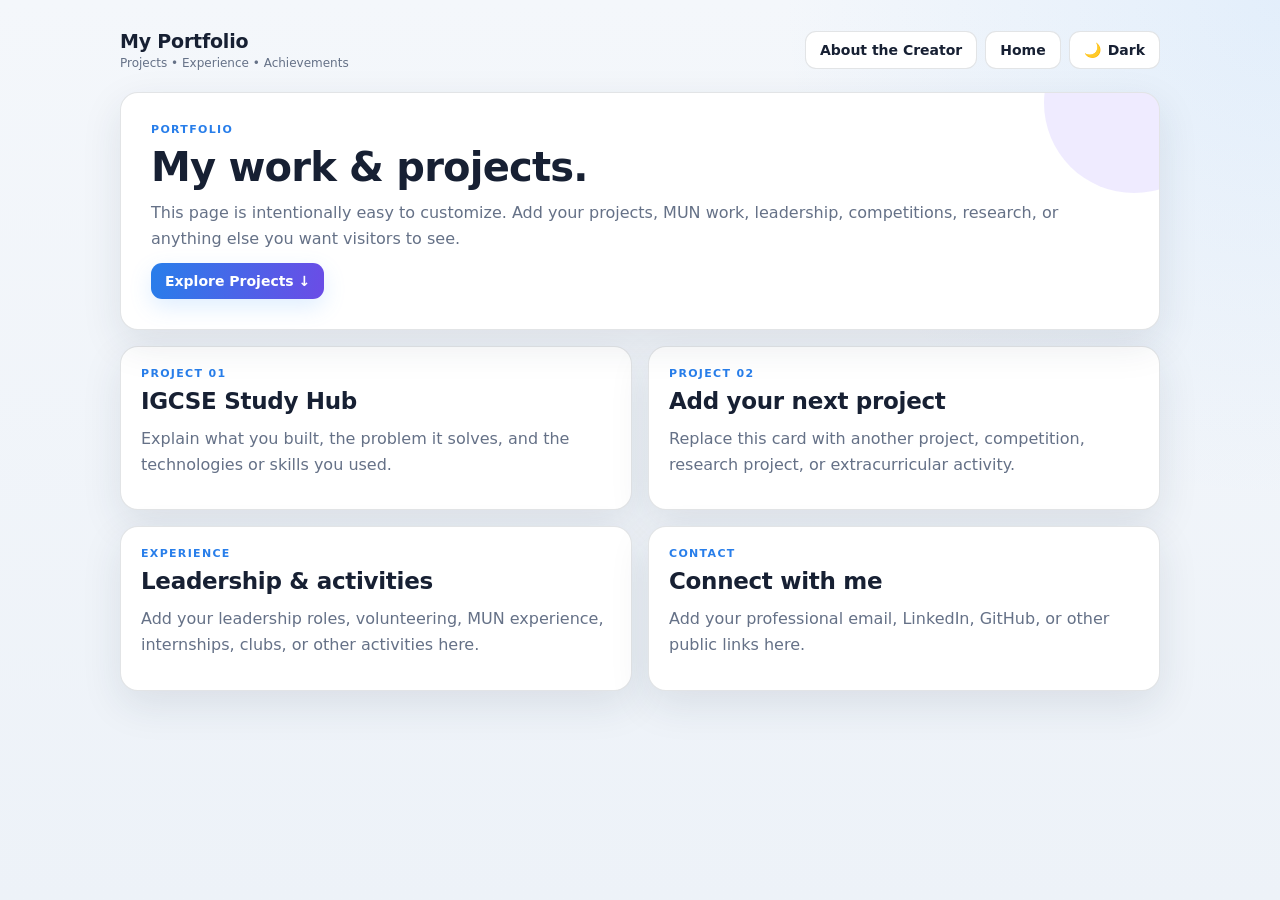
==== portfolio.html @ 8a64cb9e "Add files via upload" ====
<!DOCTYPE html>
<html lang="en">
<head>
  <meta charset="utf-8"/>
  <meta name="viewport" content="width=device-width, initial-scale=1"/>
  <title>Portfolio | IGCSE Study Hub</title>
  <link rel="stylesheet" href="style.css"/>
</head>
<body>
  <div class="container">
    <header>
      <div class="brand">
        <strong>My Portfolio</strong>
        <span>Projects • Experience • Achievements</span>
      </div>
      <nav>
        <a href="creator.html">About the Creator</a>
        <a href="index.html">Home</a>
        <button class="theme-toggle" id="themeToggle" onclick="toggleTheme()"></button>
      </nav>
    </header>

    <section class="card hero">
      <div class="eyebrow">Portfolio</div>
      <h1>My work & projects.</h1>
      <p>This page is intentionally easy to customize. Add your projects, MUN work, leadership, competitions, research, or anything else you want visitors to see.</p>
      <div class="btn-row">
        <!-- Replace the href below with your external portfolio URL if you have one. -->
        <a class="btn-primary" href="#projects">Explore Projects ↓</a>
      </div>
    </section>

    <div id="projects" class="grid" style="margin-top:16px;">
      <section class="card">
        <div class="eyebrow">Project 01</div>
        <h2>IGCSE Study Hub</h2>
        <p>Explain what you built, the problem it solves, and the technologies or skills you used.</p>
      </section>
      <section class="card">
        <div class="eyebrow">Project 02</div>
        <h2>Add your next project</h2>
        <p>Replace this card with another project, competition, research project, or extracurricular activity.</p>
      </section>
      <section class="card">
        <div class="eyebrow">Experience</div>
        <h2>Leadership & activities</h2>
        <p>Add your leadership roles, volunteering, MUN experience, internships, clubs, or other activities here.</p>
      </section>
      <section class="card">
        <div class="eyebrow">Contact</div>
        <h2>Connect with me</h2>
        <p>Add your professional email, LinkedIn, GitHub, or other public links here.</p>
      </section>
    </div>
  </div>

  <script src="google-config.js"></script>
  <script src="app.js"></script>
</body>
</html>
---- style.css ----
:root{
  --bg:#07111f;
  --bg-soft:#0b1728;
  --card:#101d31;
  --card-2:#13233a;
  --text:#eef5ff;
  --muted:#9eacc2;
  --accent:#4da3ff;
  --accent2:#7c5cff;
  --good:#36d399;
  --bad:#ff6b6b;
  --warning:#f5b942;
  --border:rgba(255,255,255,.10);
  --shadow:0 14px 40px rgba(0,0,0,.20);
}

:root[data-theme="light"]{
  --bg:#f4f7fb;
  --bg-soft:#edf2f8;
  --card:#ffffff;
  --card-2:#f7f9fc;
  --text:#172033;
  --muted:#657187;
  --accent:#287eea;
  --accent2:#6b4ce6;
  --good:#159b68;
  --bad:#d9485f;
  --warning:#b77900;
  --border:rgba(23,32,51,.12);
  --shadow:0 14px 40px rgba(30,45,70,.10);
}

*{box-sizing:border-box;font-family:Inter,system-ui,-apple-system,BlinkMacSystemFont,"Segoe UI",Roboto,Arial,sans-serif;}
html{scroll-behavior:smooth;}
body{
  margin:0;
  min-height:100vh;
  background:radial-gradient(circle at top right, rgba(77,163,255,.10), transparent 32%), linear-gradient(180deg,var(--bg),var(--bg-soft));
  color:var(--text);
  transition:background .25s ease,color .25s ease;
}

button,a,input{font:inherit;}
button:focus-visible,a:focus-visible,input:focus-visible{outline:3px solid rgba(77,163,255,.35);outline-offset:2px;}

.container{width:min(1040px,92vw);margin:0 auto;padding:20px 0 44px;}

header{
  display:flex;
  gap:18px;
  justify-content:space-between;
  align-items:center;
  padding:10px 0 22px;
}
.brand{display:flex;flex-direction:column;gap:4px;min-width:180px;}
.brand strong{font-size:19px;letter-spacing:-.2px;}
.brand span{color:var(--muted);font-size:12px;}

nav{display:flex;gap:8px;flex-wrap:wrap;justify-content:flex-end;align-items:center;}
a,button{
  color:var(--text);
  text-decoration:none;
  border:1px solid var(--border);
  background:var(--card);
  padding:10px 14px;
  border-radius:11px;
  cursor:pointer;
  font-size:14px;
  font-weight:600;
  transition:transform .15s ease,border-color .15s ease,background .15s ease,box-shadow .15s ease;
}
a:hover,button:hover{border-color:rgba(77,163,255,.55);transform:translateY(-1px);}
button:active,a:active{transform:translateY(0);}
.theme-toggle{display:inline-flex;align-items:center;gap:7px;min-width:88px;justify-content:center;}

.grid{display:grid;grid-template-columns:repeat(2,minmax(0,1fr));gap:16px;}
.card{
  background:var(--card);
  border:1px solid var(--border);
  border-radius:18px;
  padding:20px;
  box-shadow:var(--shadow);
}
.card:hover{border-color:rgba(77,163,255,.22);}

.hero{padding:30px;position:relative;overflow:hidden;}
.hero::after{content:"";position:absolute;width:180px;height:180px;border-radius:50%;background:rgba(124,92,255,.12);right:-65px;top:-80px;}
.eyebrow{text-transform:uppercase;letter-spacing:.12em;font-size:11px;font-weight:800;color:var(--accent);margin-bottom:8px;}
h1{margin:3px 0 10px;font-size:clamp(28px,4vw,40px);letter-spacing:-.8px;}
h2{margin:0 0 12px;font-size:23px;letter-spacing:-.3px;}
h3{margin:0 0 8px;font-size:18px;}
p{color:var(--muted);margin:0 0 12px;line-height:1.6;}
.small{font-size:12px;color:var(--muted);margin-top:8px;line-height:1.5;}
.mono{font-family:ui-monospace,SFMono-Regular,Menlo,Consolas,monospace;}

.btn-primary{background:linear-gradient(100deg,var(--accent),var(--accent2));border:none;color:#fff;box-shadow:0 8px 22px rgba(77,163,255,.18);}
.btn-row{display:flex;gap:10px;flex-wrap:wrap;align-items:center;}

input:not([type="radio"]),select{
  width:100%;
  padding:12px 13px;
  border-radius:11px;
  border:1px solid var(--border);
  background:var(--card-2);
  color:var(--text);
  margin:6px 0 12px;
}
label.form-label{color:var(--muted);font-size:13px;font-weight:600;display:block;}

.subject-card{display:flex;flex-direction:column;min-height:185px;}
.subject-card .subject-code{font-size:12px;color:var(--muted);margin-bottom:10px;}
.subject-card .btn-primary{margin-top:auto;align-self:flex-start;}

.question-box{background:var(--card);border:1px solid var(--border);border-radius:20px;padding:24px;box-shadow:var(--shadow);}
.question-meta{display:flex;justify-content:space-between;gap:12px;align-items:center;margin-bottom:8px;}
.topic-pill,.difficulty-pill{display:inline-flex;align-items:center;padding:6px 9px;border-radius:999px;font-size:11px;font-weight:800;background:var(--card-2);border:1px solid var(--border);color:var(--muted);}
#qPrompt{font-size:clamp(21px,3vw,28px);line-height:1.35;margin:12px 0 20px;}

#choices{display:grid;gap:11px;}
.choice{
  display:grid;
  grid-template-columns:30px 1fr;
  gap:12px;
  align-items:center;
  width:100%;
  min-height:62px;
  padding:14px 16px;
  border:1px solid var(--border);
  border-radius:14px;
  cursor:pointer;
  user-select:none;
  background:var(--card-2);
  color:var(--text);
  transition:border-color .15s ease,background .15s ease,transform .15s ease;
}
.choice:hover{border-color:rgba(77,163,255,.60);transform:translateY(-1px);}
.choice.selected{border-color:var(--accent);background:rgba(77,163,255,.10);box-shadow:0 0 0 2px rgba(77,163,255,.08);}
.choice.correct{border-color:var(--good);background:rgba(54,211,153,.10);}
.choice.wrong{border-color:var(--bad);background:rgba(255,107,107,.10);}
.choice.disabled{cursor:default;}
.choice.disabled:hover{transform:none;}
.choice-letter{width:30px;height:30px;border-radius:9px;display:grid;place-items:center;background:rgba(127,145,175,.12);font-weight:800;font-size:13px;}
.choice.selected .choice-letter{background:var(--accent);color:#fff;}
.choice.correct .choice-letter{background:var(--good);color:#fff;}
.choice.wrong .choice-letter{background:var(--bad);color:#fff;}
.choice-text{font-size:15px;line-height:1.45;overflow-wrap:anywhere;}
.choice input[type="radio"]{position:absolute;opacity:0;pointer-events:none;width:1px;height:1px;margin:0;}

.feedback{margin:16px 0 0;padding:12px 14px;border-radius:12px;font-weight:700;display:none;}
.feedback.show{display:block;}
.feedback.good{background:rgba(54,211,153,.10);color:var(--good);border:1px solid rgba(54,211,153,.25);}
.feedback.bad{background:rgba(255,107,107,.10);color:var(--bad);border:1px solid rgba(255,107,107,.25);}

.progress-wrap{background:var(--card);border:1px solid var(--border);border-radius:16px;padding:14px;box-shadow:var(--shadow);}
.progress-top{display:flex;justify-content:space-between;gap:12px;align-items:center;margin-bottom:9px;}
.bar{width:100%;height:10px;background:rgba(127,145,175,.14);border-radius:999px;overflow:hidden;}
.bar > div{height:100%;width:0%;background:linear-gradient(90deg,var(--good),var(--accent));border-radius:999px;transition:width .25s ease;}

.stat-row{display:grid;grid-template-columns:repeat(3,1fr);gap:10px;margin-top:14px;}
.stat{padding:13px;border-radius:13px;background:var(--card-2);border:1px solid var(--border);}
.stat strong{display:block;font-size:20px;margin-bottom:3px;}
.stat span{font-size:11px;color:var(--muted);}

.section-title{display:flex;justify-content:space-between;align-items:end;gap:15px;margin:28px 0 12px;}
.section-title h2{margin:0;}
.wrong-list{display:grid;gap:12px;}
.wrong-item{background:var(--card);border:1px solid rgba(255,107,107,.22);border-radius:16px;padding:17px;}
.wrong-item .wrong-question{font-weight:750;line-height:1.5;margin-bottom:10px;}
.answer-line{font-size:13px;color:var(--muted);margin-top:5px;}
.answer-line strong{color:var(--text);}
.answer-line .wrong-text{color:var(--bad);}
.answer-line .correct-text{color:var(--good);}
.empty-state{text-align:center;padding:26px;color:var(--muted);background:var(--card);border:1px dashed var(--border);border-radius:16px;}

.creator-card{display:flex;justify-content:space-between;align-items:center;gap:20px;}
.creator-copy{max-width:680px;}
.creator-link{white-space:nowrap;}

.hidden{display:none!important;}

@media (max-width:760px){
  header{align-items:flex-start;flex-direction:column;}
  nav{justify-content:flex-start;}
  .grid{grid-template-columns:1fr;}
  .question-box,.hero{padding:18px;}
  .stat-row{grid-template-columns:1fr;}
  .creator-card{align-items:flex-start;flex-direction:column;}
  .creator-link{width:100%;text-align:center;}
}
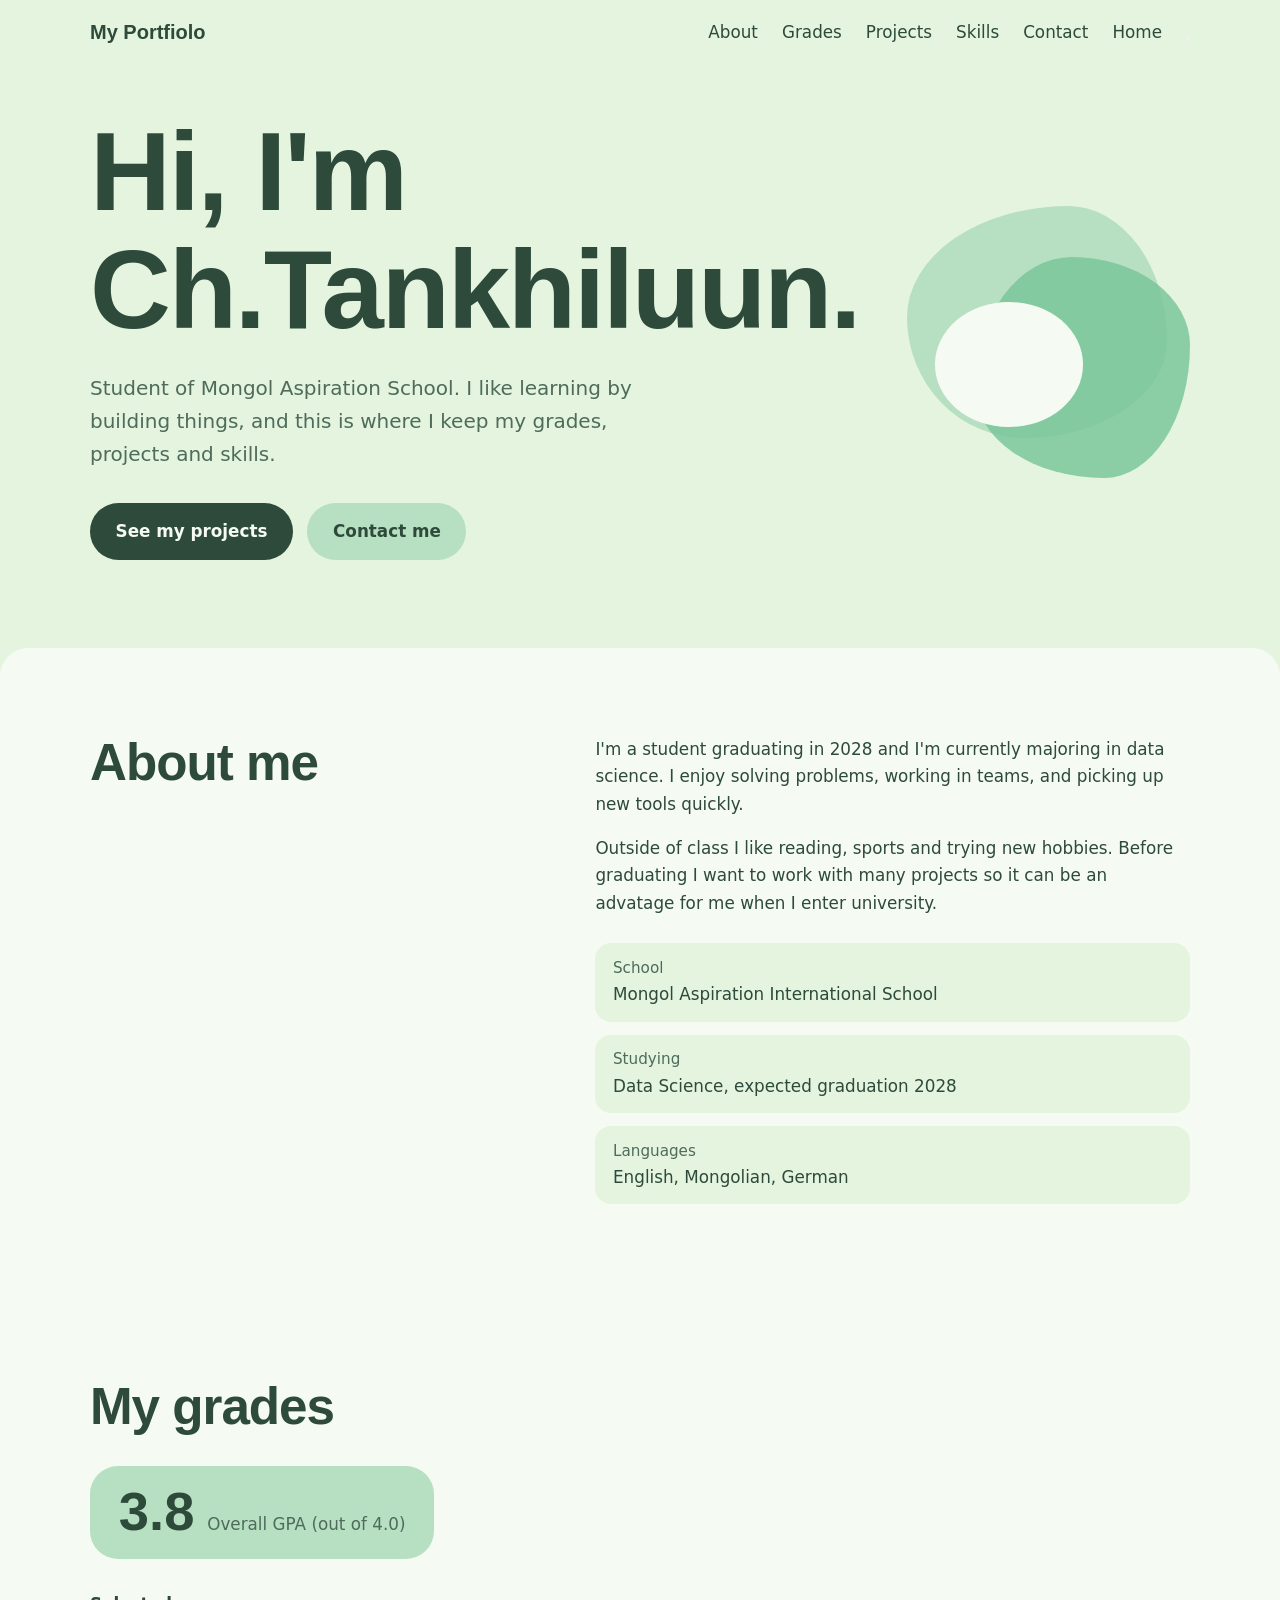
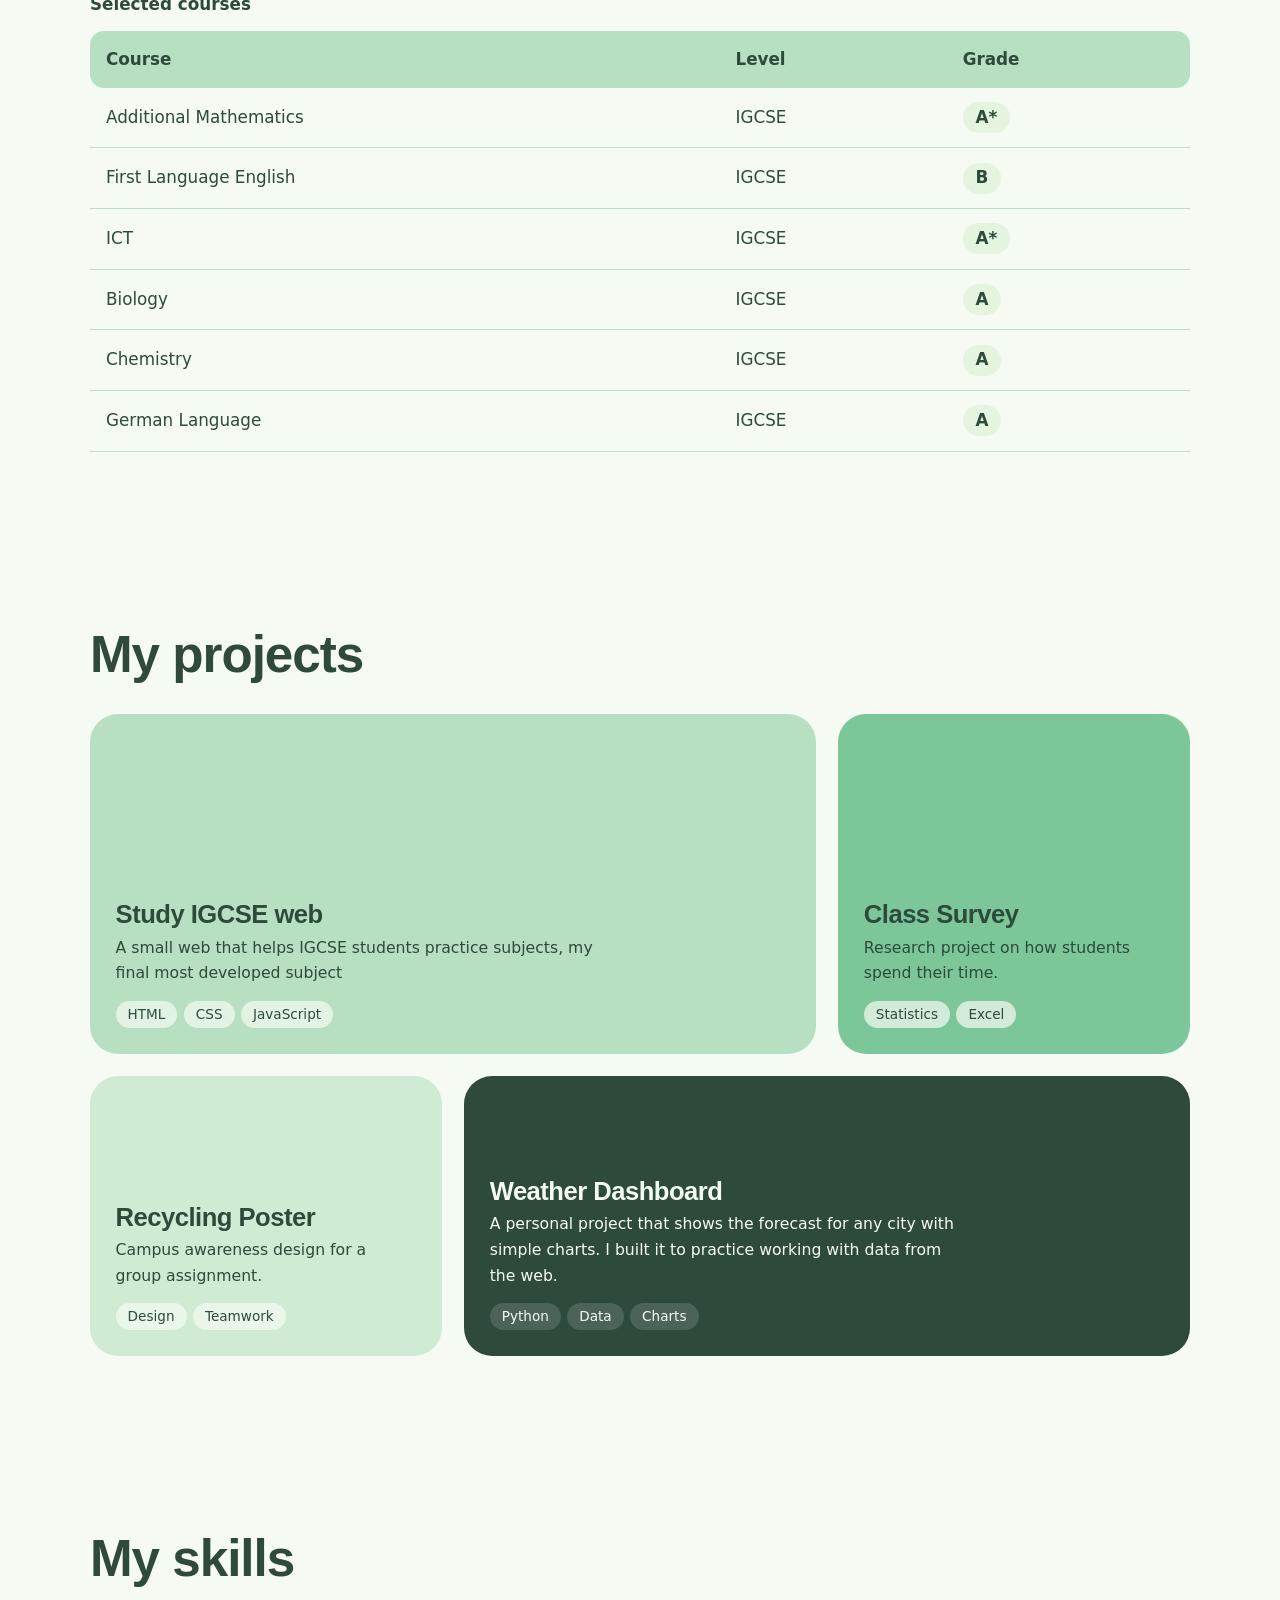
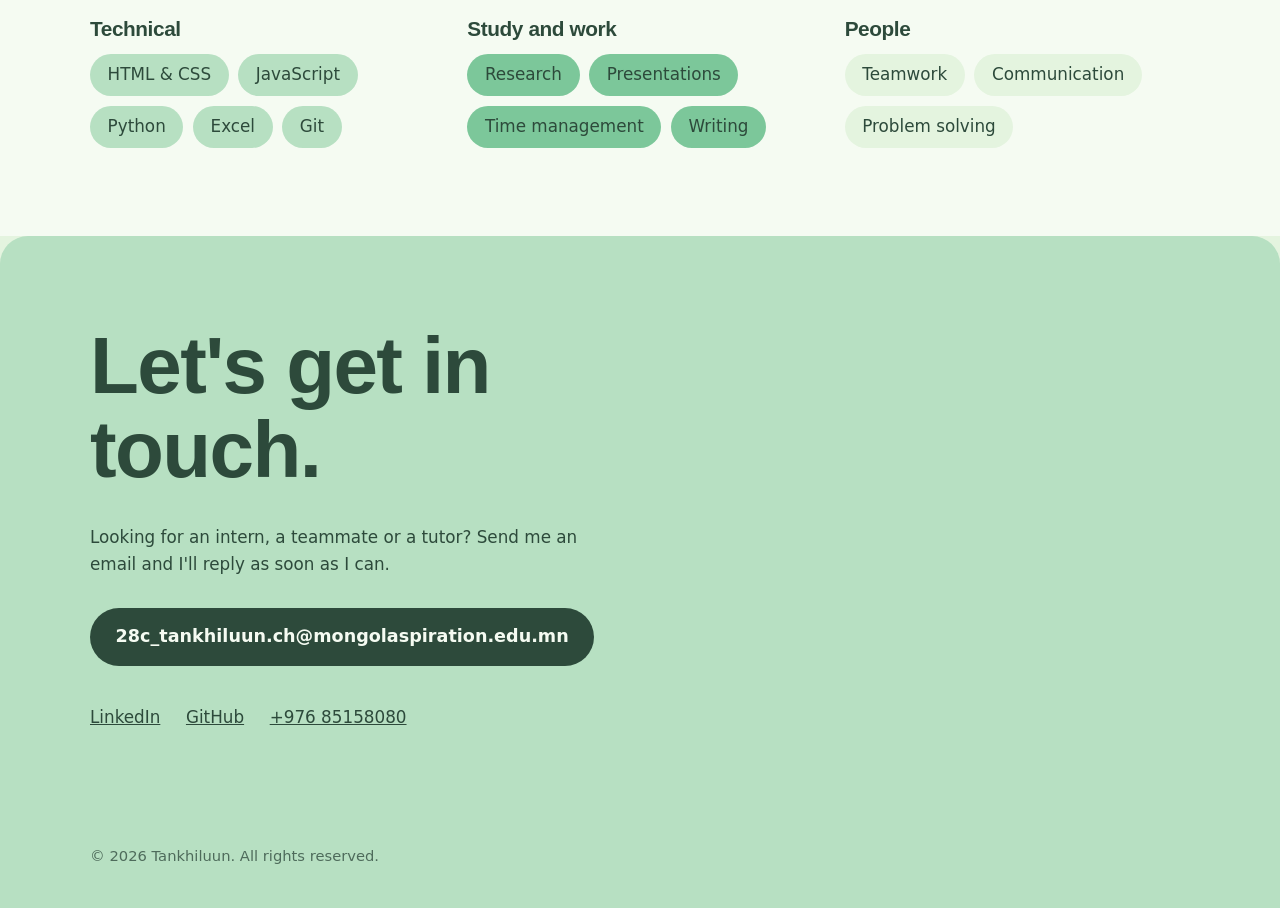
==== commit ffe1dd20: "Add CSS styles and update portfolio structure" ====
--- a/portfolio.html
+++ b/portfolio.html
@@ -4,57 +4,281 @@
   <meta charset="utf-8"/>
   <meta name="viewport" content="width=device-width, initial-scale=1"/>
   <title>Portfolio | IGCSE Study Hub</title>
-  <link rel="stylesheet" href="style.css"/>
+  
+  <style>
+  :root {
+    --mint:   #E4F4DF;   /* page background */
+    --paper:  #F5FBF2;   /* light surfaces */
+    --sage:   #B7E0C2;   /* main pastel green */
+    --leaf:   #7CC79A;   /* accent */
+    --moss:   #2D4A3B;   /* text + dark parts */
+    --moss-2: #4E6B5B;   /* softer text */
+    --radius: 28px;
+  }
+
+  * { box-sizing: border-box; margin: 0; padding: 0; }
+  html { scroll-behavior: smooth; }
+  body { font-family: "DM Sans", system-ui, sans-serif; background: var(--mint); color: var(--moss); line-height: 1.65; font-size: 1.05rem; }
+  h1, h2, h3 { font-family: "Bricolage Grotesque", "DM Sans", sans-serif; line-height: 1.05; letter-spacing: -0.02em; }
+  a { color: inherit; }
+  :focus-visible { outline: 3px solid var(--moss); outline-offset: 3px; border-radius: 6px; }
+  .wrap { width: min(1100px, 100% - 2.5rem); margin-inline: auto; }
+  section { padding: 5.5rem 0; }
+  h2 { font-size: clamp(2rem, 5vw, 3.2rem); font-weight: 800; margin-bottom: 2rem; }
+
+  /* Nav */
+  header { position: sticky; top: 0; z-index: 10; background: color-mix(in srgb, var(--mint) 88%, transparent); backdrop-filter: blur(8px); }
+  nav { display: flex; justify-content: space-between; align-items: center; padding: 1rem 0; }
+  .logo { font-family: "Bricolage Grotesque", sans-serif; font-weight: 800; font-size: 1.25rem; text-decoration: none; }
+  nav ul { display: flex; gap: 1.5rem; list-style: none; }
+  nav ul a { text-decoration: none; font-weight: 500; padding: .25rem 0; border-bottom: 2px solid transparent; }
+  nav ul a:hover { border-color: var(--leaf); }
+
+  /* Hero */
+  .hero { padding-top: 3rem; overflow: hidden; }
+  .hero-grid { display: grid; grid-template-columns: 1.4fr 1fr; gap: 3rem; align-items: center; }
+  .hero h1 { font-size: clamp(3.2rem, 9vw, 7rem); font-weight: 800; }
+  .hero p.lead { margin-top: 1.5rem; max-width: 34rem; font-size: 1.25rem; color: var(--moss-2); }
+  .btns { margin-top: 2rem; display: flex; gap: .9rem; flex-wrap: wrap; }
+  .btn { display: inline-block; padding: .9rem 1.6rem; border-radius: 999px; font-weight: 700; text-decoration: none; transition: transform .2s ease, background .2s ease; }
+  .btn.primary { background: var(--moss); color: var(--paper); }
+  .btn.primary:hover { transform: translateY(-3px); }
+  .btn.ghost { background: var(--sage); }
+  .btn.ghost:hover { background: var(--leaf); }
+  .blobs { position: relative; aspect-ratio: 1; max-width: 420px; margin-inline: auto; width: 100%; }
+  .blobs span { position: absolute; display: block; }
+  .b1 { inset: 4% 8% 14% 0; background: var(--sage); border-radius: 62% 38% 55% 45% / 48% 58% 42% 52%; animation: drift 14s ease-in-out infinite alternate; }
+  .b2 { inset: 22% 0 0 24%; background: var(--leaf); border-radius: 45% 55% 40% 60% / 60% 40% 60% 40%; opacity: .85; animation: drift 18s ease-in-out infinite alternate-reverse; }
+  .b3 { inset: 38% 38% 18% 10%; background: var(--paper); border-radius: 50%; }
+  .blobs .initial { inset: 0; display: grid; place-items: center; font-family: "Bricolage Grotesque", sans-serif; font-weight: 800; font-size: clamp(4rem, 12vw, 7rem); }
+  @keyframes drift { from { transform: rotate(0) scale(1); } to { transform: rotate(8deg) scale(1.04); } }
+
+  /* About */
+  .about { background: var(--paper); border-radius: var(--radius) var(--radius) 0 0; }
+  .about-grid { display: grid; grid-template-columns: 1fr 1.3fr; gap: 3rem; }
+  .about p + p { margin-top: 1rem; }
+  .facts { display: grid; gap: .8rem; margin-top: 1.6rem; list-style: none; }
+  .facts li { background: var(--mint); padding: .8rem 1.1rem; border-radius: 16px; }
+  .facts b { display: block; font-size: .95rem; color: var(--moss-2); font-weight: 500; }
+
+  /* Grades */
+  .grades { background: var(--paper); }
+  .gpa { display: inline-flex; align-items: baseline; gap: .8rem; background: var(--sage); border-radius: var(--radius); padding: 1.2rem 1.8rem; margin-bottom: 2rem; }
+  .gpa strong { font-family: "Bricolage Grotesque", sans-serif; font-size: 3.4rem; font-weight: 800; line-height: 1; }
+  .gpa span { color: var(--moss-2); }
+  .table-scroll { overflow-x: auto; }
+  table { width: 100%; border-collapse: collapse; min-width: 480px; }
+  caption { text-align: left; font-weight: 700; padding-bottom: .8rem; }
+  th, td { text-align: left; padding: .9rem 1rem; }
+  thead th { background: var(--sage); }
+  thead th:first-child { border-radius: 14px 0 0 14px; }
+  thead th:last-child { border-radius: 0 14px 14px 0; }
+  tbody tr { border-bottom: 1px solid var(--sage); }
+  td.grade { font-weight: 700; }
+  .pill { display: inline-block; background: var(--mint); border-radius: 999px; padding: .1rem .8rem; font-weight: 700; }
+
+  /* Projects */
+  .projects { background: var(--paper); }
+  .project-grid { display: grid; grid-template-columns: repeat(6, 1fr); gap: 1.4rem; }
+  .project { border-radius: var(--radius); padding: 1.6rem; display: flex; flex-direction: column; justify-content: flex-end; min-height: 280px; text-decoration: none; transition: transform .25s ease; }
+  .project:hover { transform: translateY(-6px); }
+  .project h3 { font-size: 1.6rem; margin-bottom: .4rem; }
+  .project p { font-size: .98rem; max-width: 30rem; }
+  .project .tags { margin-top: .9rem; display: flex; flex-wrap: wrap; gap: .4rem; }
+  .project .tags span { background: color-mix(in srgb, var(--paper) 70%, transparent); border-radius: 999px; padding: .15rem .75rem; font-size: .85rem; }
+  .p1 { grid-column: span 4; background: var(--sage); min-height: 340px; }
+  .p2 { grid-column: span 2; background: var(--leaf); }
+  .p3 { grid-column: span 2; background: #CFEBD3; }
+  .p4 { grid-column: span 4; background: var(--moss); color: var(--paper); }
+  .p4 .tags span { background: rgba(255,255,255,.14); }
+
+  /* Skills */
+  .skills { background: var(--paper); }
+  .skill-groups { display: grid; grid-template-columns: repeat(auto-fit, minmax(260px, 1fr)); gap: 2rem; }
+  .skill-groups h3 { font-size: 1.3rem; margin-bottom: .9rem; }
+  .skill-list { display: flex; flex-wrap: wrap; gap: .6rem; list-style: none; }
+  .skill-list li { background: var(--sage); padding: .45rem 1.1rem; border-radius: 999px; font-weight: 500; }
+  .skill-groups > div:nth-child(2) .skill-list li { background: var(--leaf); }
+  .skill-groups > div:nth-child(3) .skill-list li { background: var(--mint); }
+
+  /* Contact */
+  .contact { background: var(--sage); border-radius: var(--radius) var(--radius) 0 0; }
+  .contact h2 { font-size: clamp(2.4rem, 7vw, 5rem); max-width: 14ch; }
+  .contact p { max-width: 32rem; margin-bottom: 1.8rem; }
+  .contact .btn.primary { font-size: 1.1rem; }
+  .links { margin-top: 2.4rem; display: flex; gap: 1.6rem; flex-wrap: wrap; }
+  .links a { font-weight: 500; }
+  footer { background: var(--sage); padding: 1.5rem 0 2.5rem; font-size: .92rem; color: var(--moss-2); }
+
+  @media (max-width: 800px) {
+    section { padding: 4rem 0; }
+    .hero-grid, .about-grid { grid-template-columns: 1fr; }
+    .blobs { max-width: 280px; order: -1; }
+    .project-grid { grid-template-columns: 1fr; }
+    .p1, .p2, .p3, .p4 { grid-column: auto; min-height: 240px; }
+    nav ul { gap: .9rem; font-size: .9rem; }
+    .logo { display: none; }
+    nav { justify-content: center; }
+  }
+  @media (prefers-reduced-motion: reduce) {
+    * { animation: none !important; transition: none !important; scroll-behavior: auto !important; }
+  }
+</style>
 </head>
 <body>
   <div class="container">
+
     <header>
-      <div class="brand">
-        <strong>My Portfolio</strong>
-        <span>Projects • Experience • Achievements</span>
-      </div>
-      <nav>
-        <a href="creator.html">About the Creator</a>
-        <a href="index.html">Home</a>
-        <button class="theme-toggle" id="themeToggle" onclick="toggleTheme()"></button>
-      </nav>
-    </header>
-
-    <section class="card hero">
-      <div class="eyebrow">Portfolio</div>
-      <h1>My work & projects.</h1>
-      <p>This page is intentionally easy to customize. Add your projects, MUN work, leadership, competitions, research, or anything else you want visitors to see.</p>
-      <div class="btn-row">
-        <!-- Replace the href below with your external portfolio URL if you have one. -->
-        <a class="btn-primary" href="#projects">Explore Projects ↓</a>
-      </div>
-    </section>
-
-    <div id="projects" class="grid" style="margin-top:16px;">
-      <section class="card">
-        <div class="eyebrow">Project 01</div>
-        <h2>IGCSE Study Hub</h2>
-        <p>Explain what you built, the problem it solves, and the technologies or skills you used.</p>
-      </section>
-      <section class="card">
-        <div class="eyebrow">Project 02</div>
-        <h2>Add your next project</h2>
-        <p>Replace this card with another project, competition, research project, or extracurricular activity.</p>
-      </section>
-      <section class="card">
-        <div class="eyebrow">Experience</div>
-        <h2>Leadership & activities</h2>
-        <p>Add your leadership roles, volunteering, MUN experience, internships, clubs, or other activities here.</p>
-      </section>
-      <section class="card">
-        <div class="eyebrow">Contact</div>
-        <h2>Connect with me</h2>
-        <p>Add your professional email, LinkedIn, GitHub, or other public links here.</p>
-      </section>
-    </div>
-  </div>
-
-  <script src="google-config.js"></script>
-  <script src="app.js"></script>
+  <nav class="wrap" aria-label="Main">
+    <a class="logo" href="#top">My Portfiolo</a>
+    <ul>
+      <li><a href="#about">About</a></li>
+      <li><a href="#grades">Grades</a></li>
+      <li><a href="#projects">Projects</a></li>
+      <li><a href="#skills">Skills</a></li>
+      <li><a href="#contact">Contact</a></li>
+      <li><a href="index.html">Home</a></li>
+       <li><button class="theme-toggle" id="themeToggle" onclick="toggleTheme()"></button></li>
+    </ul>
+  </nav>
+</header>
+
+<main id="top">
+
+  <!-- HERO -->
+  <section class="hero">
+    <div class="wrap hero-grid">
+      <div>
+        <h1>Hi, I'm Ch.Tankhiluun.</h1>
+        <p class="lead">Student of Mongol Aspiration School. I like learning by building things, and this is where I keep my grades, projects and skills.</p>
+        <div class="btns">
+          <a class="btn primary" href="#projects">See my projects</a>
+          <a class="btn ghost" href="#contact">Contact me</a>
+        </div>
+      </div>
+      <div class="blobs" aria-hidden="true">
+        <span class="b1"></span><span class="b2"></span><span class="b3"></span>
+        <span class="initial"></span>
+      </div>
+    </div>
+  </section>
+
+  <!-- ABOUT -->
+  <section id="about" class="about">
+    <div class="wrap about-grid">
+      <h2>About me</h2>
+      <div>
+        <p>I'm a student graduating in 2028 and I'm currently majoring in data science. I enjoy solving problems, working in teams, and picking up new tools quickly.</p>
+        <p>Outside of class I like reading, sports and trying new hobbies. Before graduating I want to work with many projects so it can be an advatage for me when I enter university.</p>
+        <ul class="facts">
+          <li><b>School</b>Mongol Aspiration International School</li>
+          <li><b>Studying</b>Data Science, expected graduation 2028</li>
+          <li><b>Languages</b>English, Mongolian, German</li>
+        </ul>
+      </div>
+    </div>
+  </section>
+
+  <!-- GRADES -->
+  <section id="grades" class="grades">
+    <div class="wrap">
+      <h2>My grades</h2>
+      <div class="gpa"><strong>3.8</strong><span>Overall GPA (out of 4.0)</span></div>
+      <div class="table-scroll">
+        <table>
+          <caption>Selected courses</caption>
+          <thead>
+            <tr><th scope="col">Course</th><th scope="col">Level</th><th scope="col">Grade</th></tr>
+          </thead>
+          <tbody>
+            <tr><td>Additional Mathematics</td><td>IGCSE</td><td class="grade"><span class="pill">A*</span></td></tr>
+            <tr><td>First Language English</td><td>IGCSE</td><td class="grade"><span class="pill">B</span></td></tr>
+            <tr><td>ICT</td><td>IGCSE</td><td class="grade"><span class="pill">A*</span></td></tr>
+            <tr><td>Biology</td><td>IGCSE</td><td class="grade"><span class="pill">A</span></td></tr>
+            <tr><td>Chemistry</td><td>IGCSE</td><td class="grade"><span class="pill">A</span></td></tr>
+            <tr><td>German Language</td><td>IGCSE</td><td class="grade"><span class="pill">A</span></td></tr>
+          </tbody>
+        </table>
+      </div>
+    </div>
+  </section>
+
+  <!-- PROJECTS -->
+  <section id="projects" class="projects">
+    <div class="wrap">
+      <h2>My projects</h2>
+      <div class="project-grid">
+        <a class="project p1" href="#">
+          <h3>Study IGCSE web</h3>
+          <p>A small web that helps IGCSE students practice subjects, my final most developed subject</p>
+          <div class="tags"><span>HTML</span><span>CSS</span><span>JavaScript</span></div>
+        </a>
+        <a class="project p2" href="#">
+          <h3>Class Survey</h3>
+          <p>Research project on how students spend their time.</p>
+          <div class="tags"><span>Statistics</span><span>Excel</span></div>
+        </a>
+        <a class="project p3" href="#">
+          <h3>Recycling Poster</h3>
+          <p>Campus awareness design for a group assignment.</p>
+          <div class="tags"><span>Design</span><span>Teamwork</span></div>
+        </a>
+        <a class="project p4" href="#">
+          <h3>Weather Dashboard</h3>
+          <p>A personal project that shows the forecast for any city with simple charts. I built it to practice working with data from the web.</p>
+          <div class="tags"><span>Python</span><span>Data</span><span>Charts</span></div>
+        </a>
+      </div>
+    </div>
+  </section>
+
+  <!-- SKILLS -->
+  <section id="skills" class="skills">
+    <div class="wrap">
+      <h2>My skills</h2>
+      <div class="skill-groups">
+        <div>
+          <h3>Technical</h3>
+          <ul class="skill-list">
+            <li>HTML &amp; CSS</li><li>JavaScript</li><li>Python</li><li>Excel</li><li>Git</li>
+          </ul>
+        </div>
+        <div>
+          <h3>Study and work</h3>
+          <ul class="skill-list">
+            <li>Research</li><li>Presentations</li><li>Time management</li><li>Writing</li>
+          </ul>
+        </div>
+        <div>
+          <h3>People</h3>
+          <ul class="skill-list">
+            <li>Teamwork</li><li>Communication</li><li>Problem solving</li>
+          </ul>
+        </div>
+      </div>
+    </div>
+  </section>
+
+  <!-- CONTACT -->
+  <section id="contact" class="contact">
+    <div class="wrap">
+      <h2>Let's get in touch.</h2>
+      <p>Looking for an intern, a teammate or a tutor? Send me an email and I'll reply as soon as I can.</p>
+      <a class="btn primary" href="mailto:you@example.com">28c_tankhiluun.ch@mongolaspiration.edu.mn</a>
+      <div class="links">
+        <a href="#">LinkedIn</a>
+        <a href="#">GitHub</a>
+        <a href="tel:+000000000">+976 85158080</a>
+      </div>
+    </div>
+  </section>
+
+</main>
+
+<footer>
+  <div class="wrap">© <span id="year">2026</span> Tankhiluun. All rights reserved.</div>
+</footer>
+
+<script>document.getElementById('year').textContent = new Date().getFullYear();</script>
 </body>
 </html>
